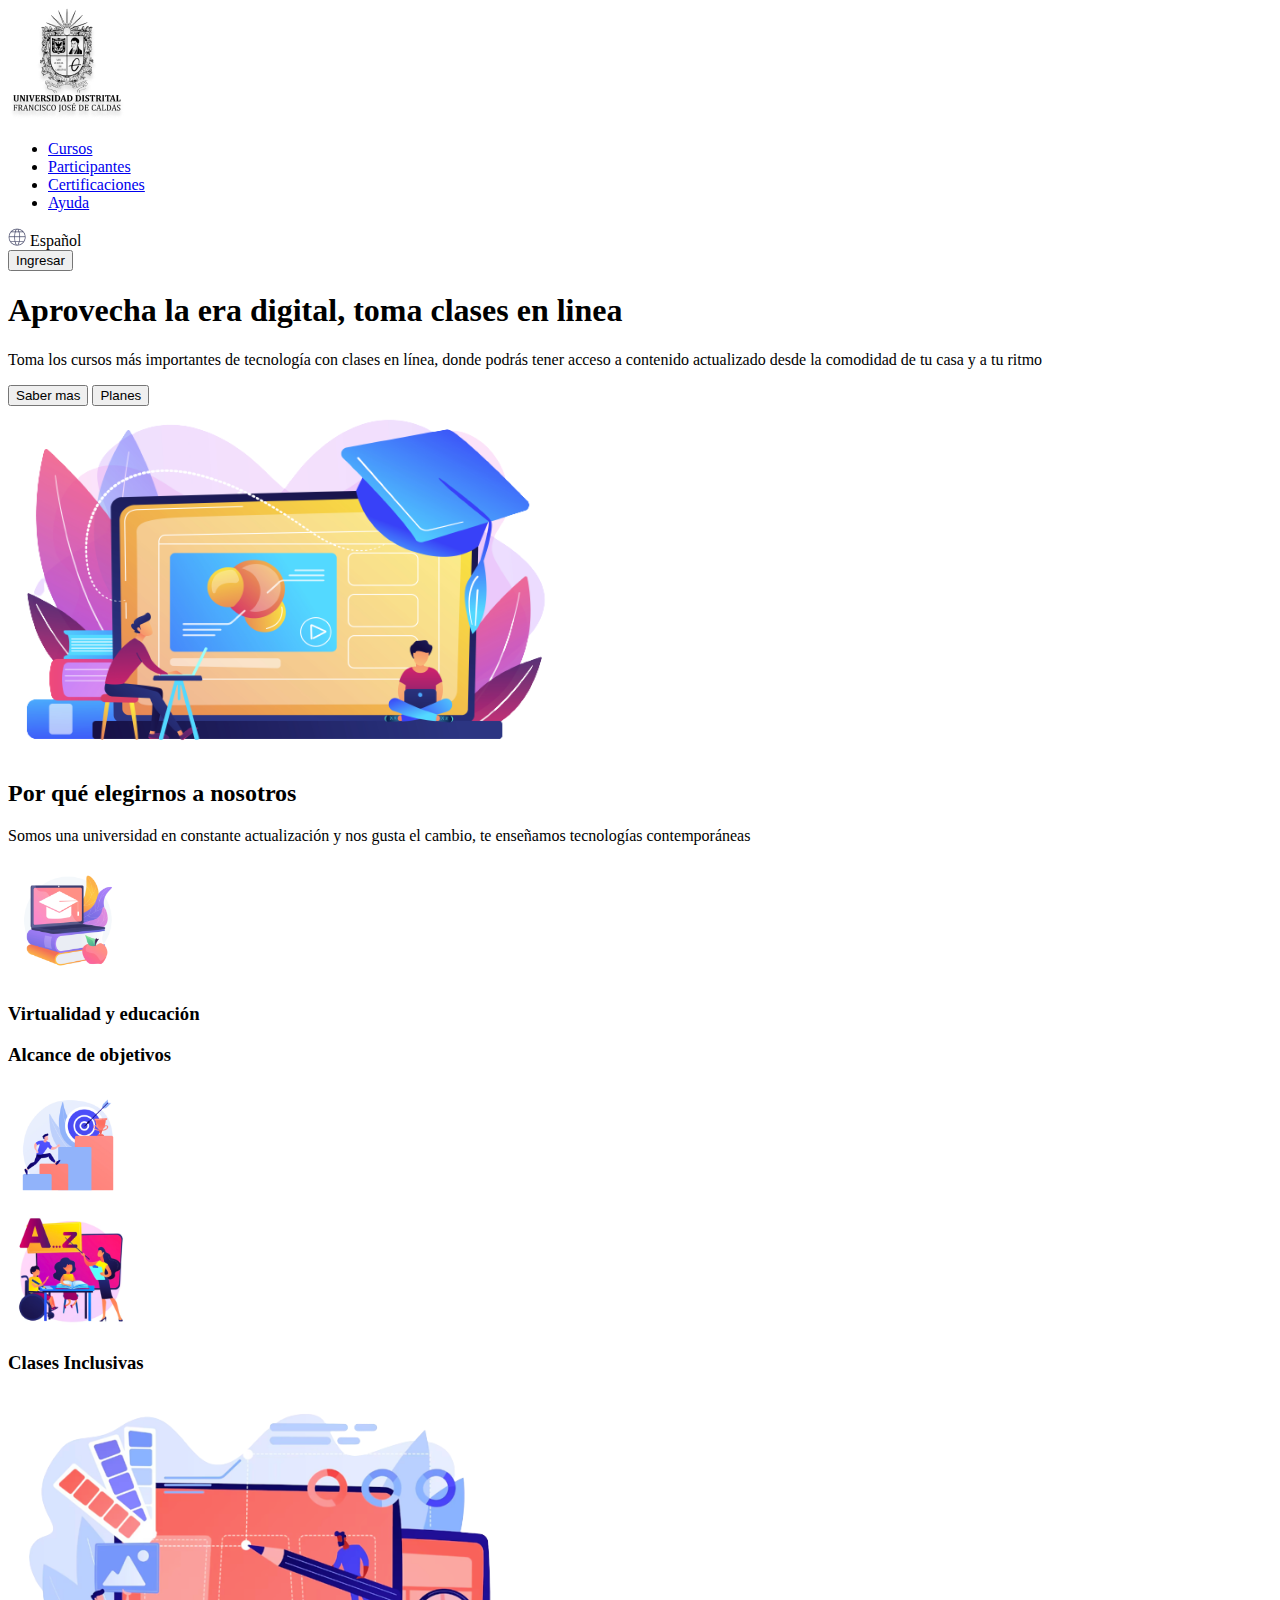
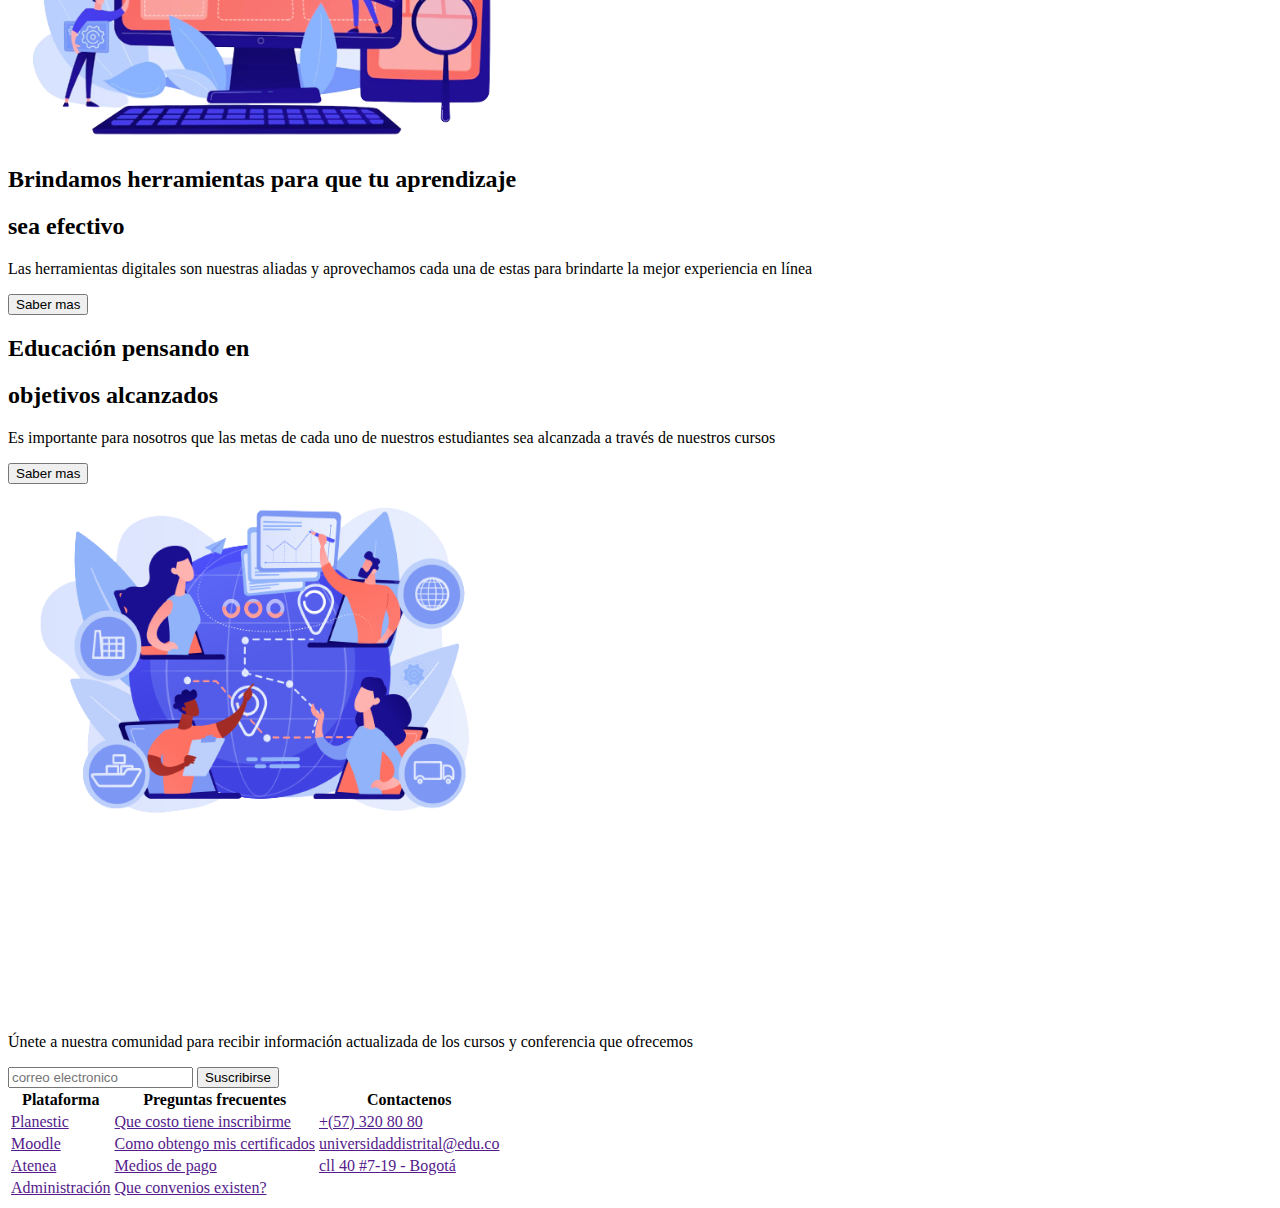
==== punto-1-3/inedx.html @ 03d68218 "Estructura html punto 2" ====
<!DOCTYPE html>
<html lang="en">
<head>
    <meta charset="UTF-8">
    <meta http-equiv="X-UA-Compatible" content="IE=edge">
    <meta name="viewport" content="width=device-width, initial-scale=1.0">
    <title>Document</title>
</head>
<body>
    <header>
        <div>
            <img src="./public/images/header-logo.png" alt="main-logo">
            <nav>
                <ul>
                    <li><a href="#banner">Cursos</a></li>
                    <li><a href="#section-1">Participantes</a></li>
                    <li><a href="#section-2">Certificaciones</a></li>
                    <li><a href="#footer">Ayuda</a></li>
                </ul>
            </nav>
        </div>
        <div>
            <div>
                <img src="./public/images/header-word.png" alt="world">
                <span>Español</span>
            </div>
            <button>Ingresar</button>
        </div>
    </header>
    <main>
        <section id="banner">
            <div>
                <div>
                    <h1>Aprovecha la era digital, toma clases en linea</h1>
                    <p>Toma los cursos más importantes de tecnología con clases 
                        en línea, donde podrás tener acceso a contenido actualizado
                         desde la comodidad de tu casa y a tu ritmo
                        </p>
                </div>
                <button>Saber mas</button>
                <button>Planes</button>
            </div>
            <img src="./public/images/banner-online.png"
             alt="Online-education"
             width="550px"
             height="350px">
        </section>
        <section id="section-1">
            <div>
                <h2>Por qué elegirnos a nosotros</h2>
                <p>Somos una universidad en constante actualización y nos gusta el cambio, 
                    te enseñamos tecnologías contemporáneas
                </p>
            </div>
            <div>
                <img src="./public/images/section1-education.png" 
                alt="education"
                width="120px"
                height="120px">
                <h3>Virtualidad y educación</h3>
            </div>
            <div>
                <h3>Alcance de objetivos</h3>
                <img src="./public/images/section1-goals.png" 
                alt="goals"
                width="120px"
                height="120px">
            </div>
            <div>
                <img src="./public/images/section1-teach.png" 
                alt="goals"
                width="120px"
                height="120px">
                <h3>Clases Inclusivas</h3>
            </div>
        </section>
        <section id="section-2">
            <div>
                <img src="./public/images/section2-tools.png"
                 alt="tools"
                 width="500px"
                 height="350px"
                 >
                 <div>
                    <h2>Brindamos herramientas para que tu aprendizaje</h2>
                    <h2>sea efectivo</h2>
                    <p>Las herramientas digitales son nuestras aliadas y aprovechamos 
                        cada una de estas para brindarte la mejor experiencia en línea
                    </p>
                    <button>Saber mas</button>
                 </div>
            </div>
            <div>
                <div>
                   <h2>Educación pensando en</h2>
                   <h2>objetivos alcanzados</h2>
                   <p>Es importante para nosotros que las metas de cada uno de 
                    nuestros estudiantes sea alcanzada a través de nuestros cursos
                   </p>
                   <button>Saber mas</button>
                </div>
                <img src="./public/images/section2-goals.png"
                alt="tools"
                width="500px"
                height="350px"
                >
            </div>
        </section>
    </main>
    <footer id="footer">
        <div>
            <img src="./public/images/footer-logo.png"
             alt="footer-logo"
             width="200px"
             height="175px">
             <div>
                <p>Únete a nuestra comunidad para recibir información actualizada
                     de los cursos y conferencia que ofrecemos
                    </p>
                <form method="post">
                    <input 
                    type="email"
                    name="user_name"
                    id="email"
                    placeholder="correo electronico">
                    <button>Suscribirse</button>
                </form>
             </div>
        </div>
        <div>
            <table>
                <tr>
                    <th>Plataforma</th>
                    <th>Preguntas frecuentes</th>
                    <th>Contactenos</th>
                </tr>
                <tr>
                    <td><a href="">Planestic</a></td>
                    <td><a href="">Que costo tiene inscribirme</a></td>
                    <td><a href="">+(57) 320 80 80</a></td>
                </tr>
                <tr>
                    <td><a href="">Moodle</a></td>
                    <td><a href="">Como obtengo mis certificados</a></td>
                    <td><a href="">universidaddistrital@edu.co</a></td>
                </tr>
                <tr>
                    <td><a href="">Atenea</a></td>
                    <td><a href="">Medios de pago</a></td>
                    <td><a href="">cll 40 #7-19 - Bogotá</a></td>
                </tr>
                <tr>
                    <td><a href="">Administración</a></td>
                    <td><a href="">Que convenios existen?</a></td>
                </tr>
            </table>
        </div>
    </footer>
</body>
</html>
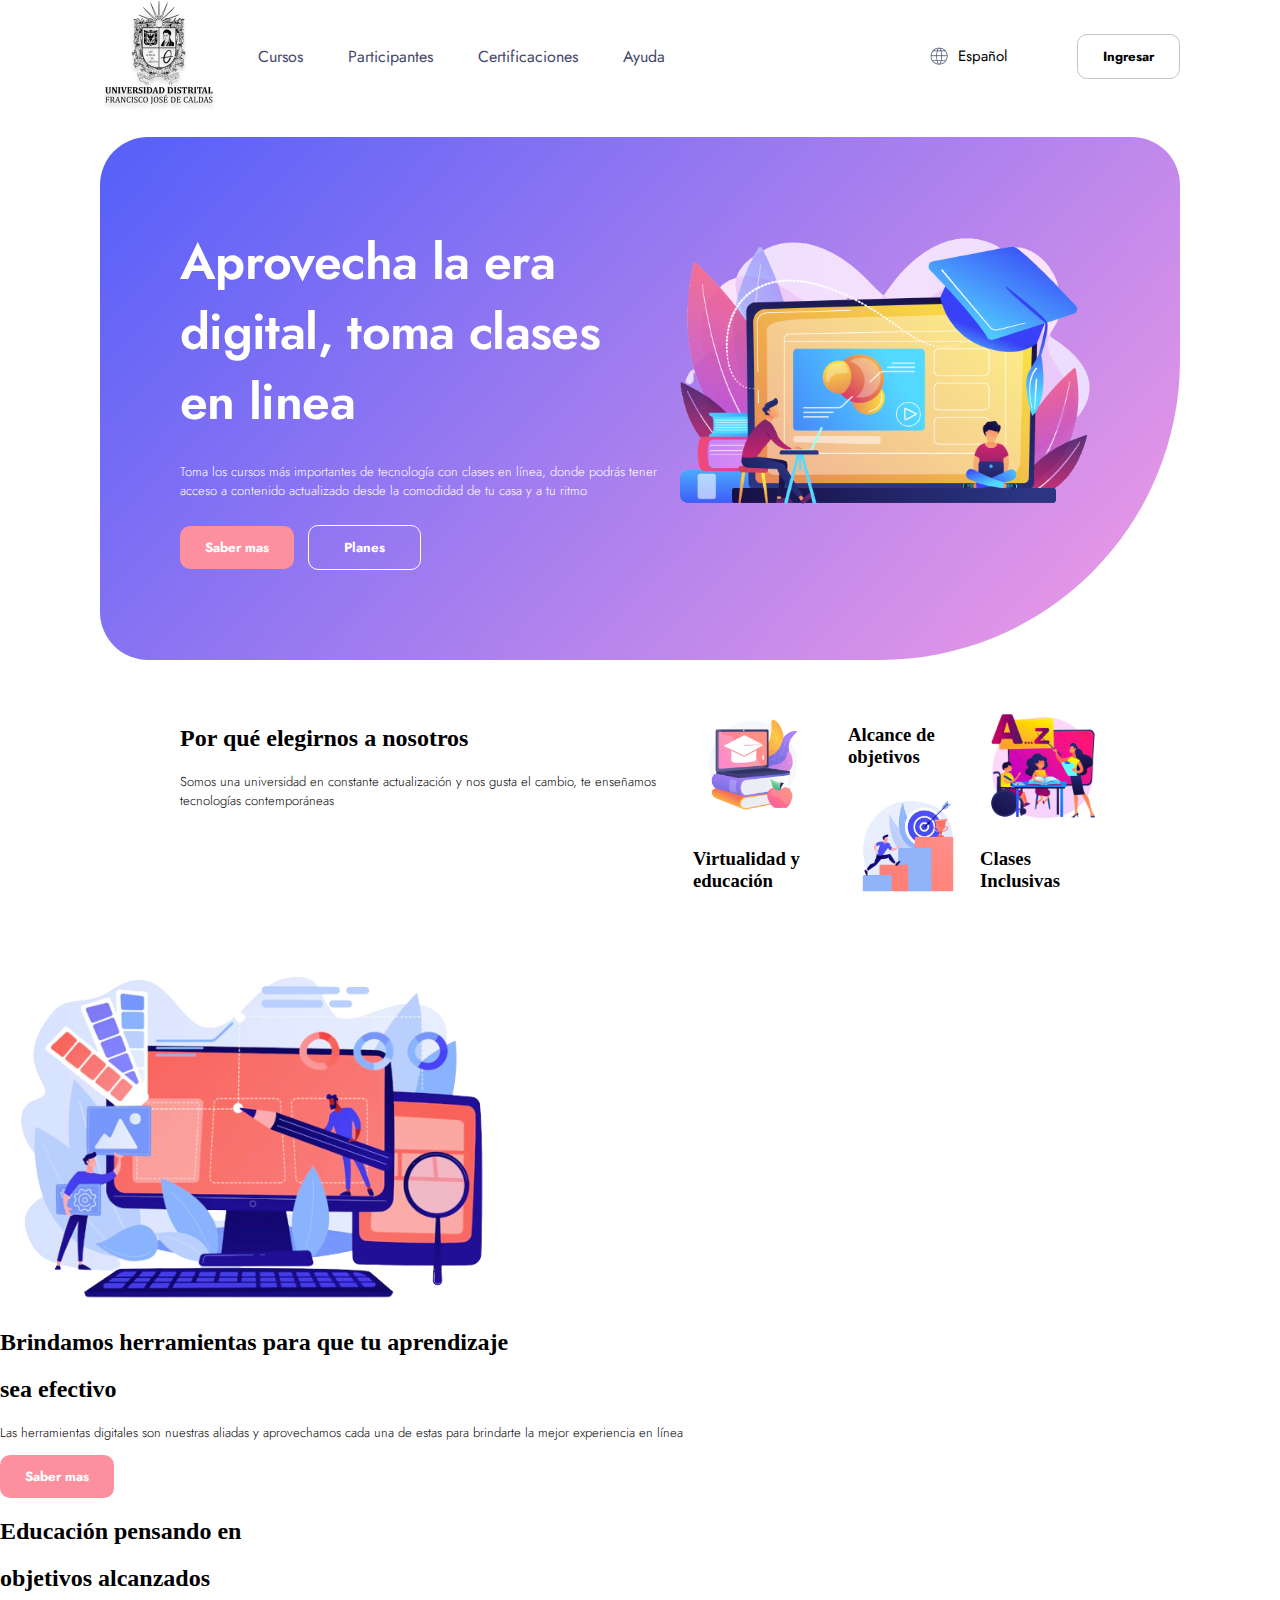
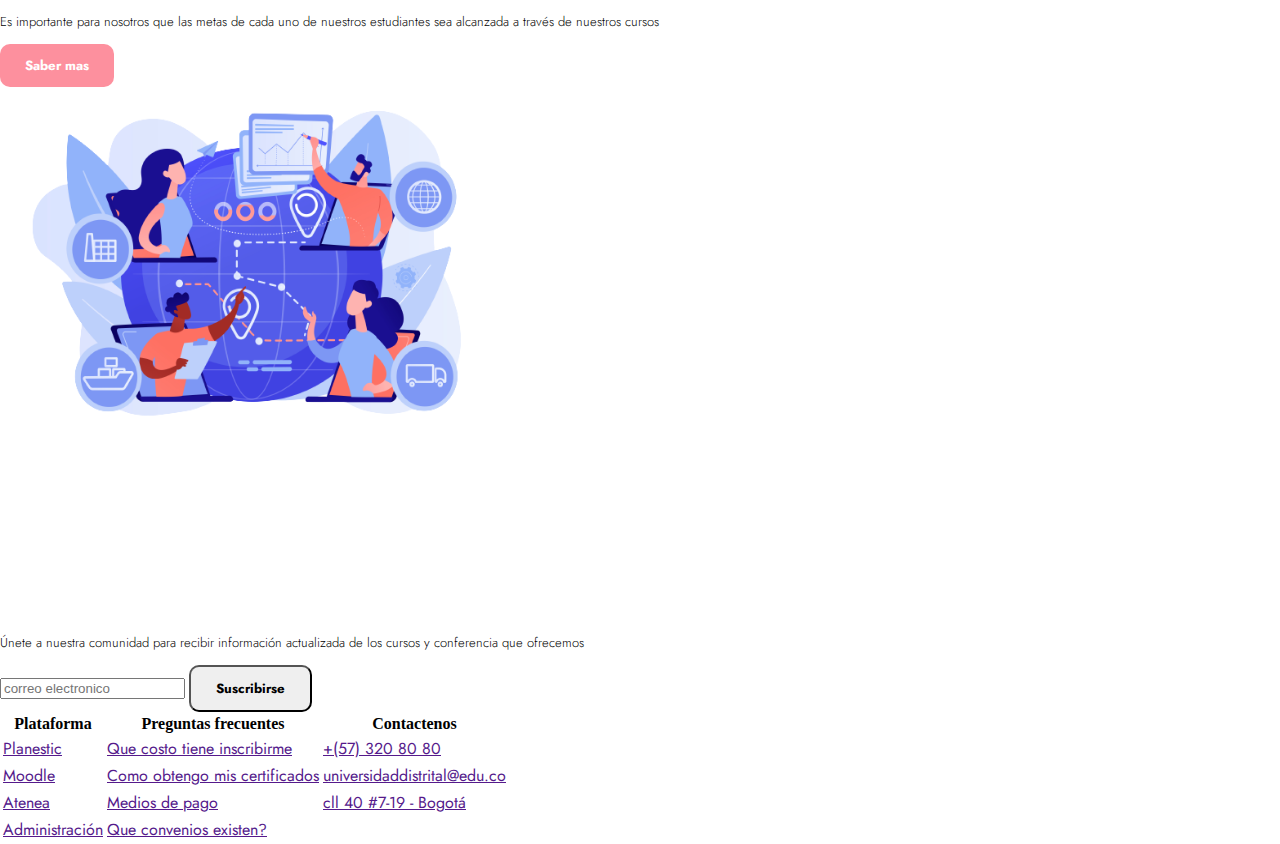
==== commit 8a7ddb12: "Se agregan estilos del header y el banner" ====
--- a/punto-1-3/inedx.html
+++ b/punto-1-3/inedx.html
@@ -5,10 +5,12 @@
     <meta http-equiv="X-UA-Compatible" content="IE=edge">
     <meta name="viewport" content="width=device-width, initial-scale=1.0">
     <title>Document</title>
+    <link href='https://fonts.googleapis.com/css?family=Jost' rel='stylesheet'>
+    <link rel="stylesheet" href="./Styles/style.css">
 </head>
 <body>
     <header>
-        <div>
+        <div class="header__nav">
             <img src="./public/images/header-logo.png" alt="main-logo">
             <nav>
                 <ul>
@@ -19,7 +21,7 @@
                 </ul>
             </nav>
         </div>
-        <div>
+        <div class="header__settings">
             <div>
                 <img src="./public/images/header-word.png" alt="world">
                 <span>Español</span>
@@ -37,8 +39,8 @@
                          desde la comodidad de tu casa y a tu ritmo
                         </p>
                 </div>
-                <button>Saber mas</button>
-                <button>Planes</button>
+                <button class="button__orange">Saber mas</button>
+                <button class="button__white">Planes</button>
             </div>
             <img src="./public/images/banner-online.png"
              alt="Online-education"
@@ -87,7 +89,7 @@
                     <p>Las herramientas digitales son nuestras aliadas y aprovechamos 
                         cada una de estas para brindarte la mejor experiencia en línea
                     </p>
-                    <button>Saber mas</button>
+                    <button class="button__orange">Saber mas</button>
                  </div>
             </div>
             <div>
@@ -97,7 +99,7 @@
                    <p>Es importante para nosotros que las metas de cada uno de 
                     nuestros estudiantes sea alcanzada a través de nuestros cursos
                    </p>
-                   <button>Saber mas</button>
+                   <button class="button__orange">Saber mas</button>
                 </div>
                 <img src="./public/images/section2-goals.png"
                 alt="tools"
--- a/punto-1-3/Styles/style.css
+++ b/punto-1-3/Styles/style.css
@@ -0,0 +1,119 @@
+/* ESTILOS GLOBALES*/
+body{
+    margin: 0px;
+}
+
+a{
+    font-family: "Jost";/* para modificar a modo general las etiquetas del archivo html*/
+
+}
+button{
+    padding: 12px 25px; /* 12px de borde interno a los lados y 25px arriba y abajo*/
+    font-family: "Jost";
+    font-weight: bold;
+    border-radius: 10px;
+    cursor: pointer;
+}
+
+.button__orange{
+    margin-right: 10px;/* borde externo derecho para separar el boton del elemento a la derecha un poco*/
+    background-color: #fd909e;
+    color: #fff;
+    border: none; 
+}
+
+p{
+    font-family: "Jost";
+    font-size: 13px;
+    font-weight: 300;/* grososr de letra*/
+}
+
+
+
+
+/* ESTILOS ESPECIFICOS PARA CADA CONTNEEDOR*/
+/* ESTILOS HEADER*/
+header{
+    display: flex;/* para acomodar elementos en filas o columnas*/
+    margin: 0 100px; /* para el borde externo a los lados*/
+    justify-content: space-between;/* separar elementos lo mas q se pueda*/
+    align-items: center;
+}
+
+.header__nav{
+    display: flex;
+    align-items: center;
+}
+
+.header__nav nav ul{
+    display: flex;
+    gap: 45px;/* para el espacio entre elementos*/
+    list-style: none;/* para modificar las viñetas de la lista*/
+}
+.header__nav nav ul a{
+    text-decoration: none;/* para quitar la linea subrayada solo a este elemento*/
+    color: #454868;
+}
+
+.header__settings{
+    display: flex;
+    gap: 70PX;
+    align-items: center;/* para alinear verticalmente para q queden centrados*/
+}
+
+.header__settings div{
+    display: flex;
+    gap: 10PX;
+    align-items: center;/* para alinear verticalmente al centro*/
+    font-family: "Jost";/* para tipo de letra*/
+    font-size: 15px;/* para tamaño de letra*/
+    font-weight: 400;/* para grosor de letra*/
+} 
+
+.header__settings button{
+    background-color: transparent;/* para de fondo de boton*/
+    border: 1px solid #45486854; 
+}
+
+/* ESTILOS BANNER*/
+#banner{
+    display: flex;
+    margin: 25px 100px;/* borde externo*/
+    padding: 90px 80px;/* borde interno*/
+    background: linear-gradient(313.18deg, #EE9AE5 3.28%, #5961F9 97.04%);/*Para dar color de fondo al banner y q que quede degradado*/
+    border-radius: 48px 48px 300px 48px;/* borde redondos al banner*/
+}
+
+h1{/* estilo para la etiqueta h1 del banner*/
+    margin: 0px;
+    font-family: "Jost";
+    font-size: 50px;
+    font-weight: 600;/*especifica el peso o grueso de la letra*/
+    color: #fff;
+    line-height: 70px;/*controla el espacio entre líneas base*/
+    letter-spacing: -0.64px;/*modificar el espacio entre las letras, aproximándolas o separándolas entre sí*/
+}
+
+#banner img{
+   width: 490px;
+   height: 290px;
+}
+
+#banner p{
+    margin: 25px 0px;
+    color: #fff;
+}
+
+.button__white{
+    padding: 12px 35px;
+    background-color: transparent;
+    color: white;
+    border: 1px solid #fff; 
+}
+
+#section-1{
+    display: flex;
+    justify-content: space-between;
+    margin: 25px 100px;
+    padding: 20px 80px;
+}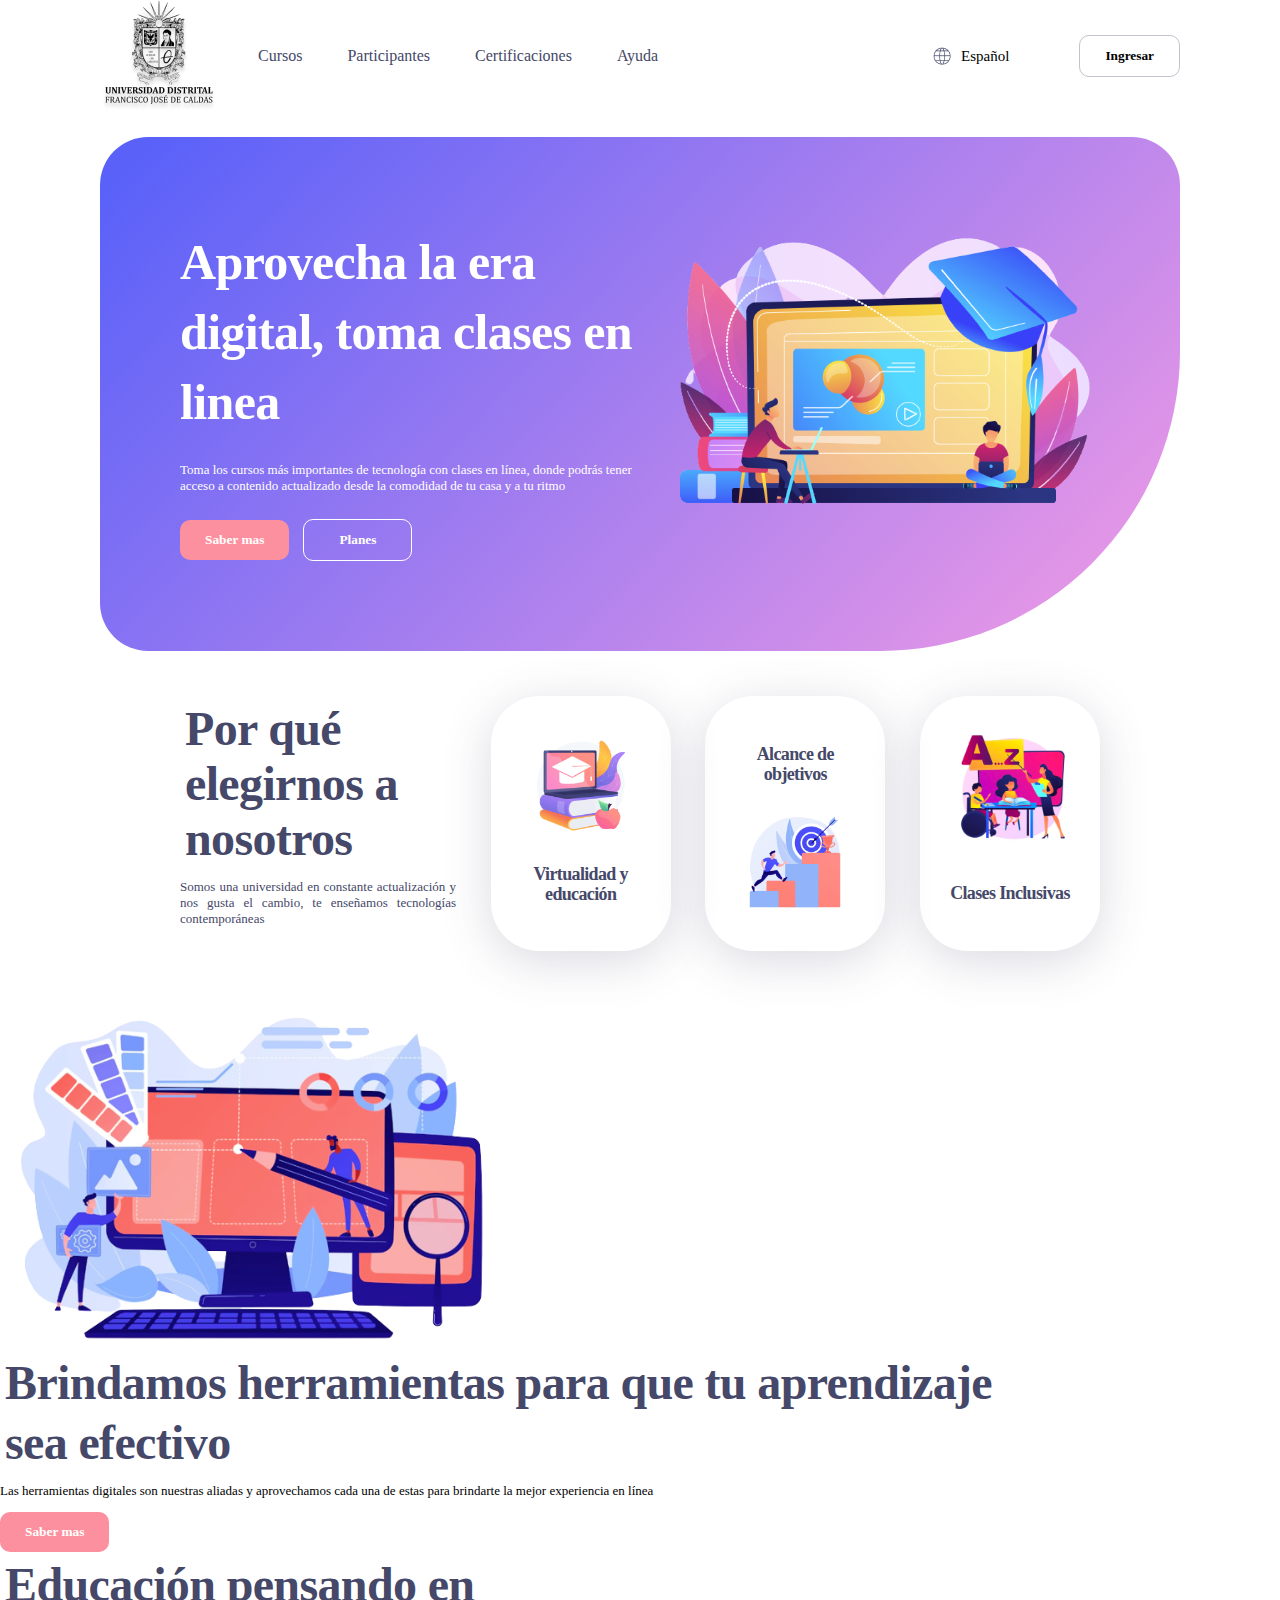
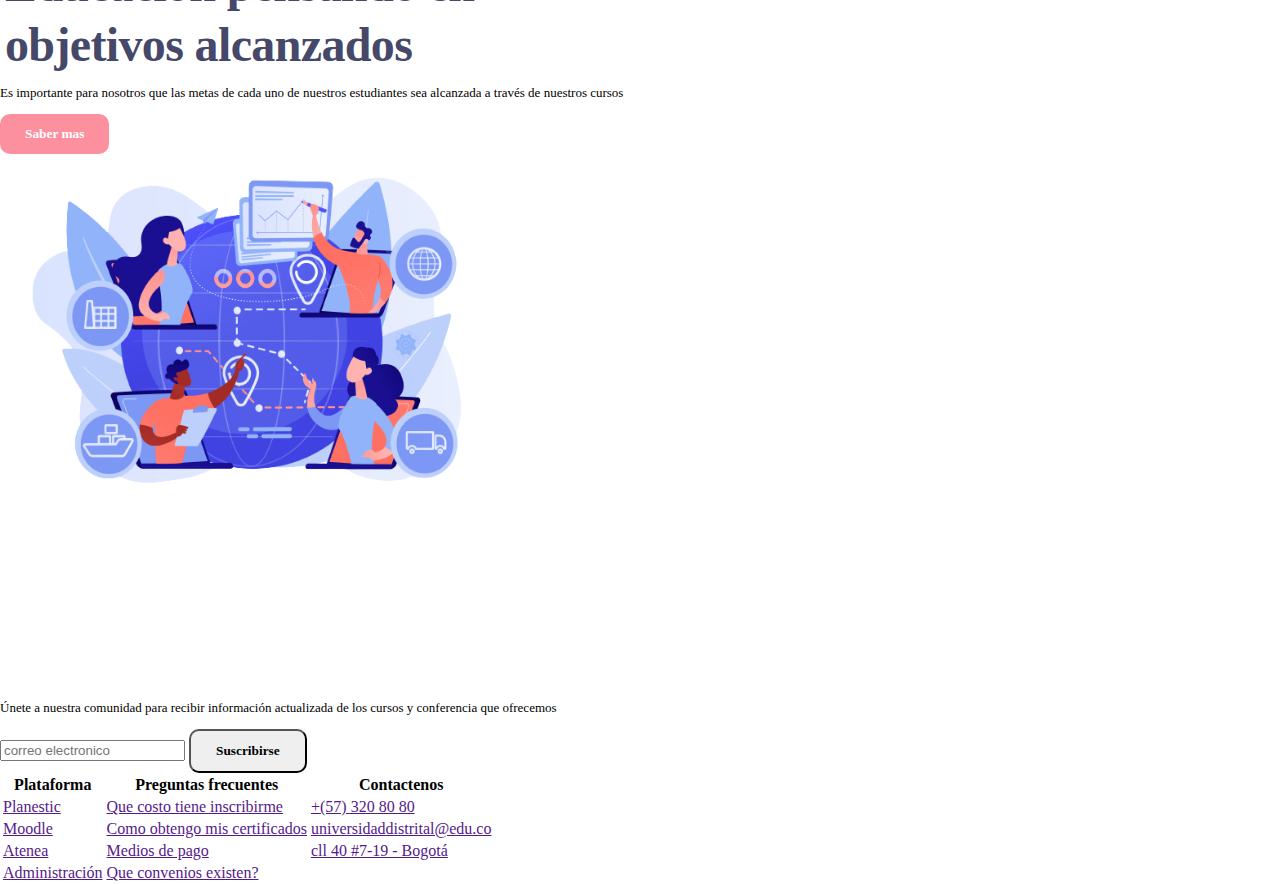
==== commit 6ed3d1f9: "Separacion de estilos y creacion de estilos section-1" ====
--- a/punto-1-3/inedx.html
+++ b/punto-1-3/inedx.html
@@ -5,8 +5,12 @@
     <meta http-equiv="X-UA-Compatible" content="IE=edge">
     <meta name="viewport" content="width=device-width, initial-scale=1.0">
     <title>Document</title>
-    <link href='https://fonts.googleapis.com/css?family=Jost' rel='stylesheet'>
-    <link rel="stylesheet" href="./Styles/style.css">
+    <link rel="stylesheet" href="https://indestructibletype.com/fonts/Jost.css" type="text/css">
+    <link rel="stylesheet" href="./Styles/global-styles.css">
+    <link rel="stylesheet" href="./Styles/header-styles.css">
+    <link rel="stylesheet" href="./Styles/banner-styles.css">
+    <link rel="stylesheet" href="./Styles/section-1-styles.css">
+    <link rel="stylesheet" href="./Styles/section-2-styles.css">
 </head>
 <body>
     <header>
@@ -48,27 +52,27 @@
              height="350px">
         </section>
         <section id="section-1">
-            <div>
+            <div class="section-1__info">
                 <h2>Por qué elegirnos a nosotros</h2>
                 <p>Somos una universidad en constante actualización y nos gusta el cambio, 
                     te enseñamos tecnologías contemporáneas
                 </p>
             </div>
-            <div>
+            <div class="section-1__card">
                 <img src="./public/images/section1-education.png" 
                 alt="education"
                 width="120px"
                 height="120px">
                 <h3>Virtualidad y educación</h3>
             </div>
-            <div>
+            <div class="section-1__card">
                 <h3>Alcance de objetivos</h3>
                 <img src="./public/images/section1-goals.png" 
                 alt="goals"
                 width="120px"
                 height="120px">
             </div>
-            <div>
+            <div class="section-1__card">
                 <img src="./public/images/section1-teach.png" 
                 alt="goals"
                 width="120px"
@@ -159,4 +163,4 @@
         </div>
     </footer>
 </body>
-</html>+</html>
--- a/punto-1-3/Styles/global-styles.css
+++ b/punto-1-3/Styles/global-styles.css
@@ -0,0 +1,38 @@
+/* Estilos globales para modificar varios elementos en general, si ya se quiere modificar alguna etiqueta en un contenedor especifico se llama ese contenedor y su id o clase y luego la etiqueta para modificar especificamente ese contenedor, ese div, section o etiqueta*/
+body{
+    margin: 0px;
+}
+
+a{
+    font-family: "Jost";/* para modificar a modo general las etiquetas del archivo html*/
+
+}
+button{
+    padding: 12px 25px; /* 12px de borde interno a los lados y 25px arriba y abajo*/
+    font-family: "Jost";
+    font-weight: bold;
+    border-radius: 10px;
+    cursor: pointer;
+}
+
+.button__orange{
+    margin-right: 10px;/* borde externo derecho para separar el boton del elemento a la derecha un poco*/
+    background-color: #fd909e;
+    color: #fff;
+    border: none; 
+}
+
+p{
+    font-family: "Jost";
+    font-size: 13px;
+    font-weight: 300;/* grososr de letra*/
+}
+
+h2{
+    margin: 5px;
+    color:  #454868;
+    font-family: "Jost";
+    font-size: 48px;
+    line-height: 55px;
+    letter-spacing: -0.64px;
+}--- a/punto-1-3/Styles/header-styles.css
+++ b/punto-1-3/Styles/header-styles.css
@@ -0,0 +1,41 @@
+header{
+    display: flex;/* para acomodar elementos en filas o columnas*/
+    margin: 0 100px; /* para el borde externo a los lados*/
+    justify-content: space-between;/* separar elementos lo mas q se pueda*/
+    align-items: center;
+}
+
+.header__nav{
+    display: flex;
+    align-items: center;
+}
+
+.header__nav nav ul{
+    display: flex;
+    gap: 45px;/* para el espacio entre elementos*/
+    list-style: none;/* para modificar las viñetas de la lista*/
+}
+.header__nav nav ul a{
+    text-decoration: none;/* para quitar la linea subrayada solo a este elemento*/
+    color: #454868;
+}
+
+.header__settings{
+    display: flex;
+    gap: 70PX;
+    align-items: center;/* para alinear verticalmente para q queden centrados*/
+}
+
+.header__settings div{
+    display: flex;
+    gap: 10PX;
+    align-items: center;/* para alinear verticalmente al centro*/
+    font-family: "Jost";/* para tipo de letra*/
+    font-size: 15px;/* para tamaño de letra*/
+    font-weight: 400;/* para grosor de letra*/
+} 
+
+.header__settings button{
+    background-color: transparent;/* para de fondo de boton*/
+    border: 1px solid #45486854; 
+}--- a/punto-1-3/Styles/banner-styles.css
+++ b/punto-1-3/Styles/banner-styles.css
@@ -0,0 +1,34 @@
+#banner{
+    display: flex;
+    margin: 25px 100px;/* borde externo*/
+    padding: 90px 80px;/* borde interno*/
+    background: linear-gradient(313.18deg, #EE9AE5 3.28%, #5961F9 97.04%);/*Para dar color de fondo al banner y q que quede degradado*/
+    border-radius: 48px 48px 300px 48px;/* borde redondos al banner*/
+}
+
+h1{/* estilo para la etiqueta h1 del banner*/
+    margin: 0px;
+    font-family: "Jost";
+    font-size: 50px;
+    font-weight: 600;/*especifica el peso o grueso de la letra*/
+    color: #fff;
+    line-height: 70px;/*controla el espacio entre líneas base*/
+    letter-spacing: -0.64px;/*modificar el espacio entre las letras, aproximándolas o separándolas entre sí*/
+}
+
+#banner img{
+   width: 490px;
+   height: 290px;
+}
+
+#banner p{
+    margin: 25px 0px;
+    color: #fff;
+}
+
+.button__white{
+    padding: 12px 35px;
+    background-color: transparent;
+    color: white;
+    border: 1px solid #fff; 
+}--- a/punto-1-3/Styles/section-1-styles.css
+++ b/punto-1-3/Styles/section-1-styles.css
@@ -0,0 +1,41 @@
+#section-1{
+    display: flex;
+    justify-content: space-between;
+    margin: 25px 100px;
+    padding: 20px 80px;
+}
+
+.section-1__info{
+    width: 30%;/*ocupa el 30% del section-1 */
+}
+
+
+
+.section-1__info p{
+    color: #454868;
+    text-align: justify;
+}
+
+.section-1__card{
+    display: flex;
+    flex-direction: column;/*alineacion de columna*/
+    justify-content: space-between;/*para separar elementos lo mas q se pueda*/
+    align-items: center;/*para centrarlo*/
+    width: min-content;
+
+
+    height: 195px;
+    padding: 30px;
+    text-align: center;
+    border-radius: 48px;
+    box-shadow: 0px 10px 50px #45486833;
+}
+
+.section-1__card h3{
+    font-family: "Jost";
+    color: #454868;
+    font-size: 18px;
+    line-height: 20px;
+    letter-spacing: -0.64px;
+    text-align: center; 
+}
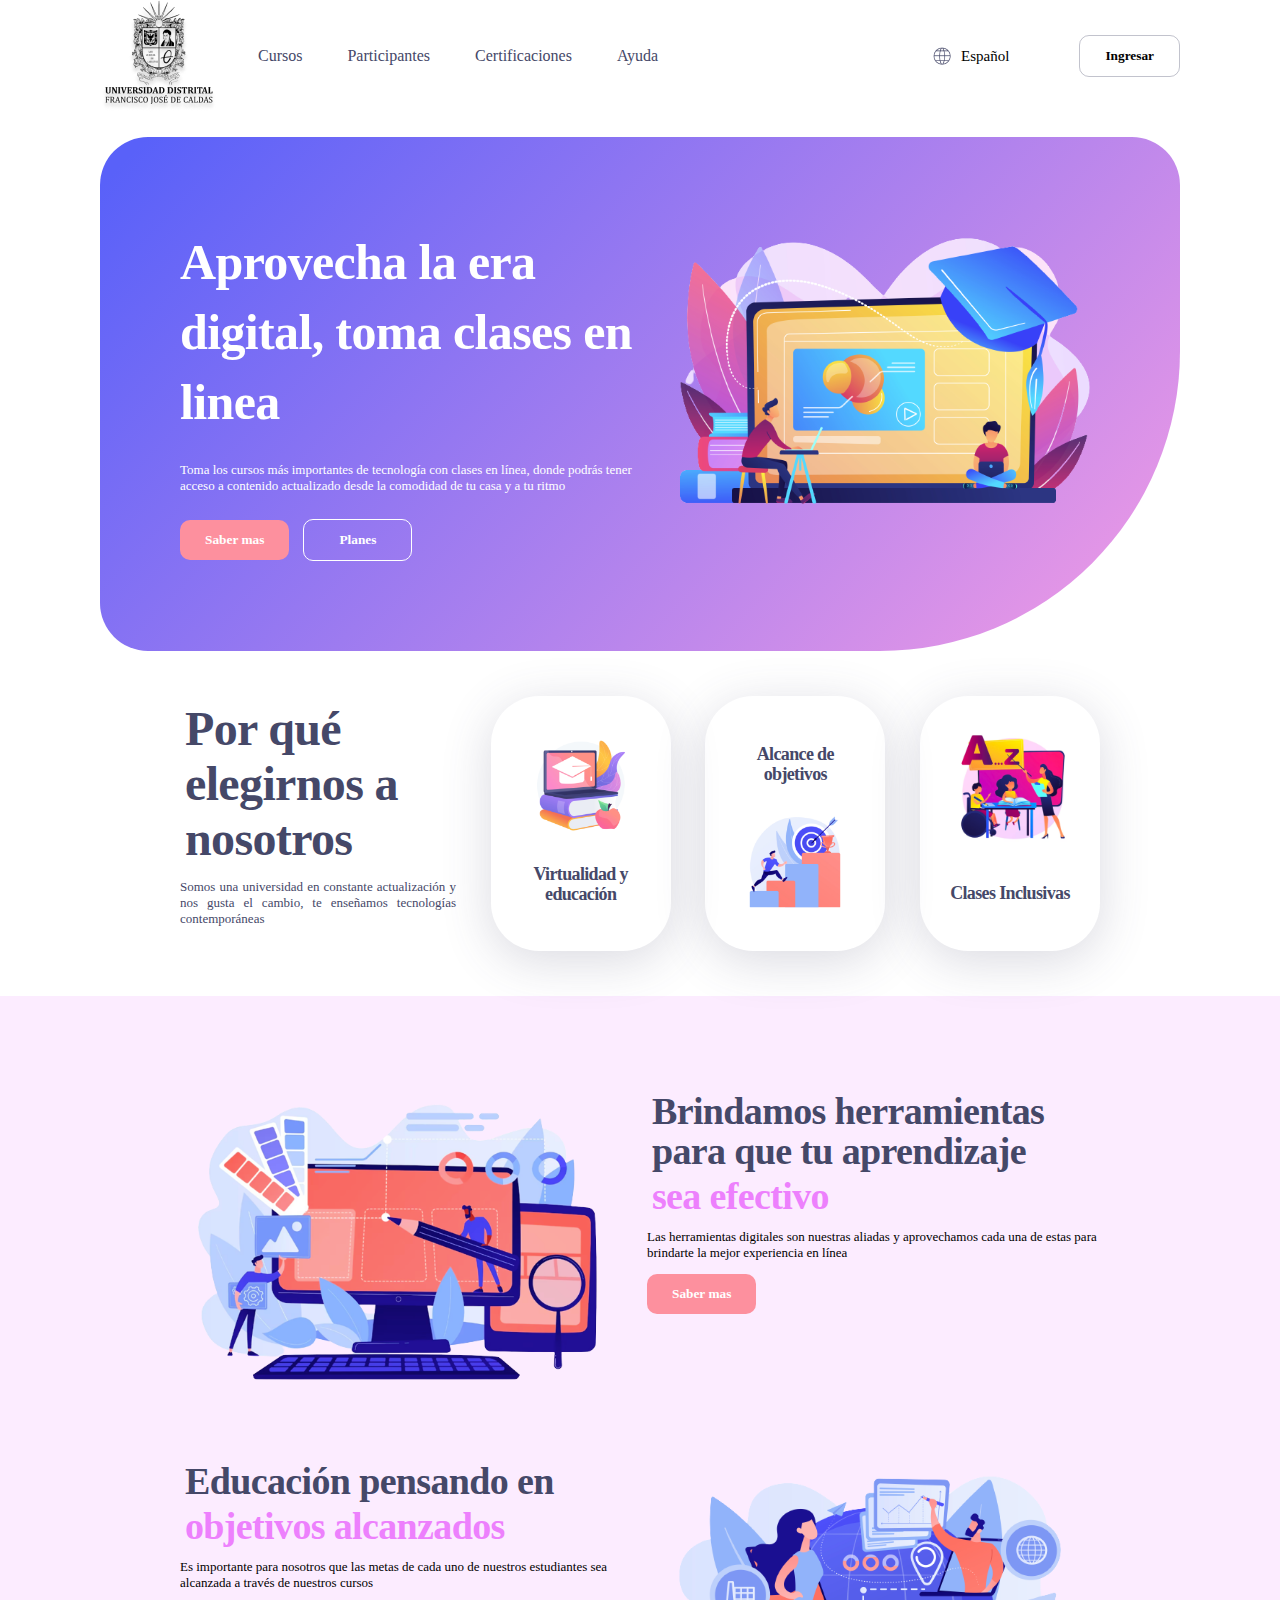
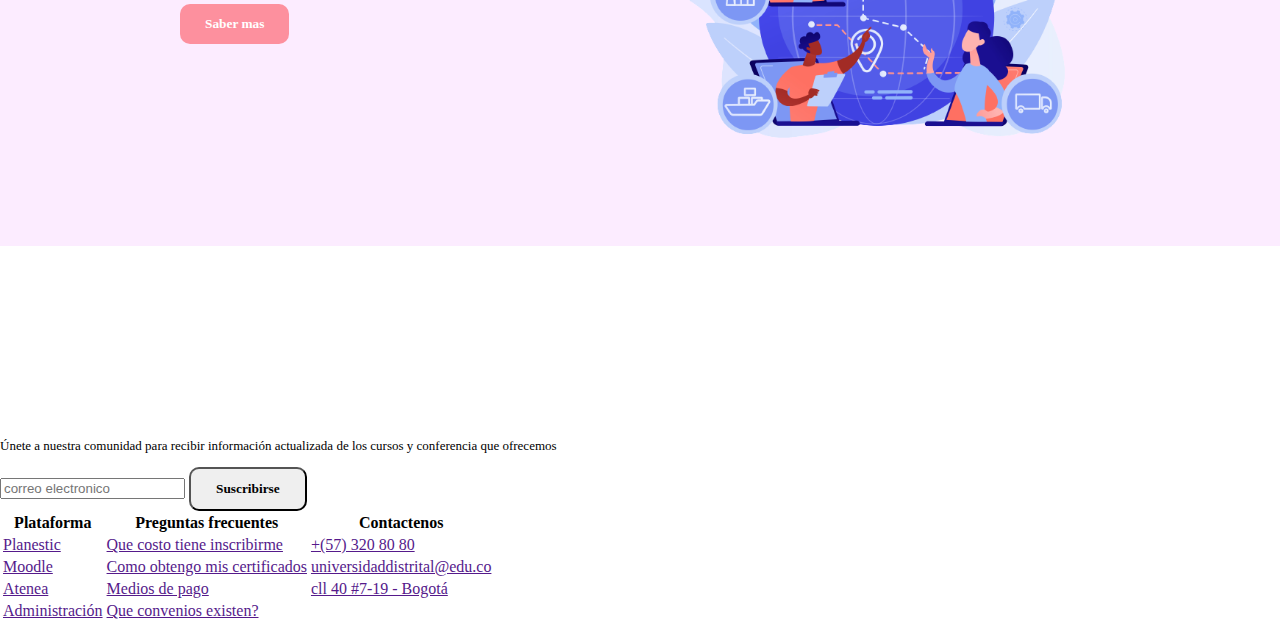
==== commit 4a486f39: "Agregacion estilos section-2" ====
--- a/punto-1-3/inedx.html
+++ b/punto-1-3/inedx.html
@@ -81,7 +81,7 @@
             </div>
         </section>
         <section id="section-2">
-            <div>
+            <div class="section-2__info">
                 <img src="./public/images/section2-tools.png"
                  alt="tools"
                  width="500px"
@@ -89,17 +89,17 @@
                  >
                  <div>
                     <h2>Brindamos herramientas para que tu aprendizaje</h2>
-                    <h2>sea efectivo</h2>
+                    <h2 class="section-2__sub-pink">sea efectivo</h2>
                     <p>Las herramientas digitales son nuestras aliadas y aprovechamos 
                         cada una de estas para brindarte la mejor experiencia en línea
                     </p>
                     <button class="button__orange">Saber mas</button>
                  </div>
             </div>
-            <div>
+            <div class="section-2__info">
                 <div>
                    <h2>Educación pensando en</h2>
-                   <h2>objetivos alcanzados</h2>
+                   <h2 class="section-2__sub-pink">objetivos alcanzados</h2>
                    <p>Es importante para nosotros que las metas de cada uno de 
                     nuestros estudiantes sea alcanzada a través de nuestros cursos
                    </p>
--- a/punto-1-3/Styles/global-styles.css
+++ b/punto-1-3/Styles/global-styles.css
@@ -1,6 +1,6 @@
 /* Estilos globales para modificar varios elementos en general, si ya se quiere modificar alguna etiqueta en un contenedor especifico se llama ese contenedor y su id o clase y luego la etiqueta para modificar especificamente ese contenedor, ese div, section o etiqueta*/
 body{
-    margin: 0px;
+    margin: 0px;/* borde externo*/
 }
 
 a{
@@ -10,9 +10,9 @@
 button{
     padding: 12px 25px; /* 12px de borde interno a los lados y 25px arriba y abajo*/
     font-family: "Jost";
-    font-weight: bold;
-    border-radius: 10px;
-    cursor: pointer;
+    font-weight: bold;/* grosor de letra*/
+    border-radius: 10px;/* borde redondeado*/
+    cursor: pointer;/* cambia la forma del cursor*/
 }
 
 .button__orange{
@@ -25,14 +25,14 @@
 p{
     font-family: "Jost";
     font-size: 13px;
-    font-weight: 300;/* grososr de letra*/
+    font-weight: 300;/* grosor de letra*/
 }
 
 h2{
-    margin: 5px;
+    margin: 5px;/*borde externo*/
     color:  #454868;
     font-family: "Jost";
     font-size: 48px;
-    line-height: 55px;
-    letter-spacing: -0.64px;
-}+    line-height: 55px;/*controla el espacio entre líneas base*/
+    letter-spacing: -0.64px;/*modificar el espacio entre las letras, aproximándolas o separándolas entre sí*/
+}
--- a/punto-1-3/Styles/header-styles.css
+++ b/punto-1-3/Styles/header-styles.css
@@ -2,12 +2,12 @@
     display: flex;/* para acomodar elementos en filas o columnas*/
     margin: 0 100px; /* para el borde externo a los lados*/
     justify-content: space-between;/* separar elementos lo mas q se pueda*/
-    align-items: center;
+    align-items: center;/* para centrar elementos*/
 }
 
 .header__nav{
     display: flex;
-    align-items: center;
+    align-items: center;/* para centrar elementos*/
 }
 
 .header__nav nav ul{
@@ -16,19 +16,19 @@
     list-style: none;/* para modificar las viñetas de la lista*/
 }
 .header__nav nav ul a{
-    text-decoration: none;/* para quitar la linea subrayada solo a este elemento*/
+    text-decoration: none;/* para quitar o poner la linea subrayada solo a este elemento*/
     color: #454868;
 }
 
 .header__settings{
     display: flex;
-    gap: 70PX;
+    gap: 70PX;/* espacio entre elementos*/
     align-items: center;/* para alinear verticalmente para q queden centrados*/
 }
 
 .header__settings div{
     display: flex;
-    gap: 10PX;
+    gap: 10PX;/* para separar entre elementos*/
     align-items: center;/* para alinear verticalmente al centro*/
     font-family: "Jost";/* para tipo de letra*/
     font-size: 15px;/* para tamaño de letra*/
--- a/punto-1-3/Styles/banner-styles.css
+++ b/punto-1-3/Styles/banner-styles.css
@@ -8,8 +8,8 @@
 
 h1{/* estilo para la etiqueta h1 del banner*/
     margin: 0px;
-    font-family: "Jost";
-    font-size: 50px;
+    font-family: "Jost";/*tipo de fuente de letra*/
+    font-size: 50px;/*tamaño letra*/
     font-weight: 600;/*especifica el peso o grueso de la letra*/
     color: #fff;
     line-height: 70px;/*controla el espacio entre líneas base*/
@@ -17,18 +17,18 @@
 }
 
 #banner img{
-   width: 490px;
-   height: 290px;
+   width: 490px;/*ancho imagen*/
+   height: 290px;/*alto imagen*/
 }
 
 #banner p{
-    margin: 25px 0px;
+    margin: 25px 0px;/*borde externo*/
     color: #fff;
 }
 
 .button__white{
-    padding: 12px 35px;
-    background-color: transparent;
+    padding: 12px 35px;/*borde interno*/
+    background-color: transparent;/*color fondo*/
     color: white;
-    border: 1px solid #fff; 
+    border: 1px solid #fff; /*borde linea*/
 }--- a/punto-1-3/Styles/section-1-styles.css
+++ b/punto-1-3/Styles/section-1-styles.css
@@ -1,8 +1,8 @@
 #section-1{
     display: flex;
-    justify-content: space-between;
-    margin: 25px 100px;
-    padding: 20px 80px;
+    justify-content: space-between;/*para separar elementos lo mas q se pueda*/
+    margin: 25px 100px;/*borde externo*/
+    padding: 20px 80px;/*borde interno*/
 }
 
 .section-1__info{
@@ -20,22 +20,22 @@
     display: flex;
     flex-direction: column;/*alineacion de columna*/
     justify-content: space-between;/*para separar elementos lo mas q se pueda*/
-    align-items: center;/*para centrarlo*/
+    align-items: center;/* para alinear verticalmente para q queden centrados*/
     width: min-content;
 
 
-    height: 195px;
-    padding: 30px;
-    text-align: center;
-    border-radius: 48px;
-    box-shadow: 0px 10px 50px #45486833;
+    height: 195px;/*alto*/
+    padding: 30px;/*borde interno*/
+    text-align: center;/*centra los elementos*/
+    border-radius: 48px;/*borde redondeado*/
+    box-shadow: 0px 10px 50px #45486833;/*para poner sombras*/
 }
 
 .section-1__card h3{
     font-family: "Jost";
     color: #454868;
     font-size: 18px;
-    line-height: 20px;
-    letter-spacing: -0.64px;
-    text-align: center; 
+    line-height: 20px;/*controla el espacio entre líneas base*/
+    letter-spacing: -0.64px;/*modificar el espacio entre las letras, aproximándolas o separándolas entre sí*/
+    text-align: center; /*centra los elementos*/
 }
--- a/punto-1-3/Styles/section-2-styles.css
+++ b/punto-1-3/Styles/section-2-styles.css
@@ -0,0 +1,24 @@
+#section-2{
+    padding: 20px 180px;
+    background-color: #ed80fd26;
+}
+
+.section-2__info{
+    display: flex;
+    margin: 70px 0px;
+    gap: 35px;
+}
+
+.section-2__info h2{
+    font-size: 38px;
+    line-height: 40px;
+}
+
+.section-2__info img{
+    width: 450px;
+    height: 300px;
+}
+
+.section-2__sub-pink{
+    color: #ed80fd;
+}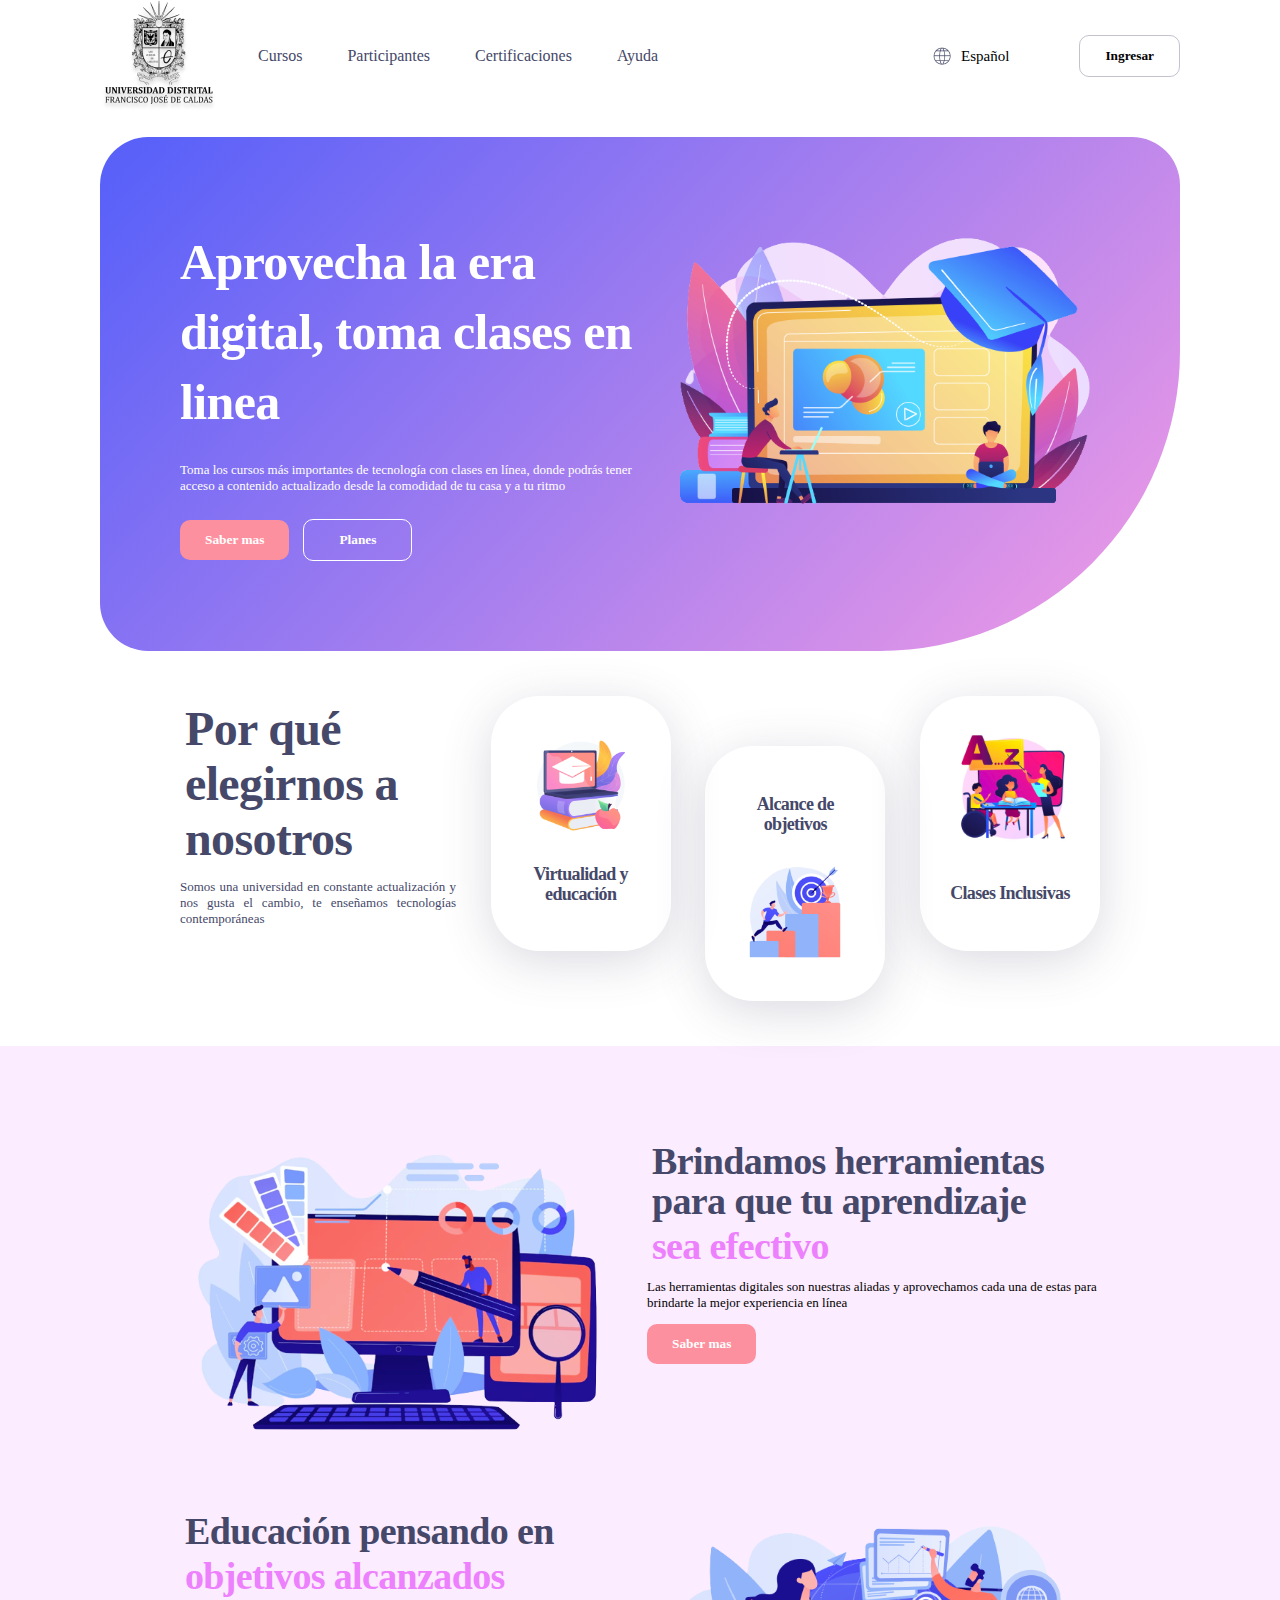
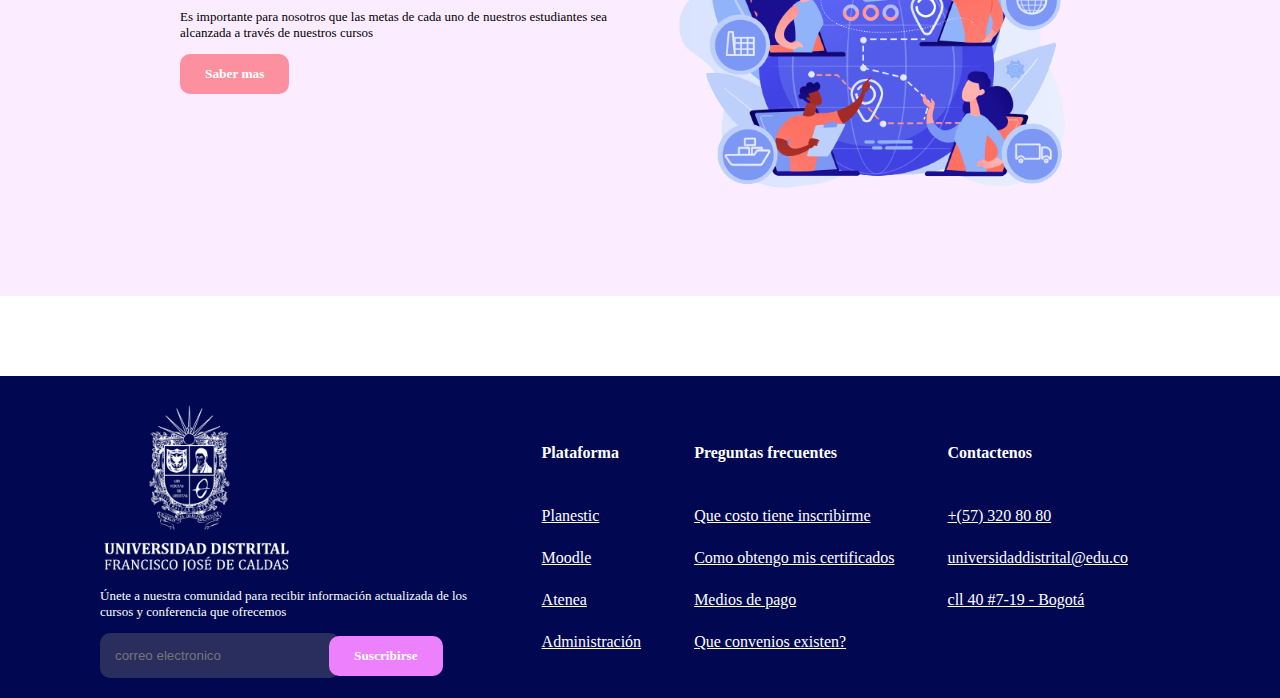
==== commit 3f48f5c4: "Agregacion estilos footer" ====
--- a/punto-1-3/inedx.html
+++ b/punto-1-3/inedx.html
@@ -11,6 +11,7 @@
     <link rel="stylesheet" href="./Styles/banner-styles.css">
     <link rel="stylesheet" href="./Styles/section-1-styles.css">
     <link rel="stylesheet" href="./Styles/section-2-styles.css">
+    <link rel="stylesheet" href="./Styles/footer-styles.css">
 </head>
 <body>
     <header>
@@ -65,7 +66,7 @@
                 height="120px">
                 <h3>Virtualidad y educación</h3>
             </div>
-            <div class="section-1__card">
+            <div class="section-1__card section-1__card-down"> <!-- se le asigno otra clase a section-__card, cuando se dio espacio html entiende q tiene otra clase dentro -->
                 <h3>Alcance de objetivos</h3>
                 <img src="./public/images/section1-goals.png" 
                 alt="goals"
@@ -114,7 +115,7 @@
         </section>
     </main>
     <footer id="footer">
-        <div>
+        <div class="footer__info">
             <img src="./public/images/footer-logo.png"
              alt="footer-logo"
              width="200px"
@@ -129,7 +130,7 @@
                     name="user_name"
                     id="email"
                     placeholder="correo electronico">
-                    <button>Suscribirse</button>
+                    <button class="button__pink">Suscribirse</button>
                 </form>
              </div>
         </div>
--- a/punto-1-3/Styles/section-1-styles.css
+++ b/punto-1-3/Styles/section-1-styles.css
@@ -31,6 +31,10 @@
     box-shadow: 0px 10px 50px #45486833;/*para poner sombras*/
 }
 
+.section-1__card-down{/*sub clase de section__card, solo afecta a la clase q la contenga, se le asigno un margen hacia arriba para q bajara un poco con respecto a las otras card*/
+    margin-top: 50px;
+}
+
 .section-1__card h3{
     font-family: "Jost";
     color: #454868;
--- a/punto-1-3/Styles/footer-styles.css
+++ b/punto-1-3/Styles/footer-styles.css
@@ -0,0 +1,53 @@
+#footer{
+    display: flex;
+    justify-content: space-between;
+    align-items: center;/*alinea verticalmente*/
+
+
+    margin-top: 80px;/*margen externo solo arriba*/
+    padding: 20px 100px;/*borde interno arriba y abajo de 20px y a los lados de 100px*/
+    background-color: #010851;
+    color: #fff;
+
+}
+
+.footer__info{
+    width: 35%;/*ancho en porcentaje q va a ocupar en relacion a todo el footer*/
+}
+
+input{
+    width: 210px;/*ancho*/
+    padding: 15px 15px;/*espaciado interno para q quede mas grande el cajon para digitar el correo*/
+    margin-right: -15px;/*para sobreponer el boton  hacia la derecha sobre la caja de correo electronico*/
+    border: none;
+    border-radius: 10px;
+    background-color: #45486899
+}
+.button__pink{
+    background-color: #ED80FD;
+    color: #fff;
+    border: none;/*para q quede sin borde*/
+}
+
+table{
+    font-family: "Jost";
+    text-align: left;/* para q toda la info de la tabla se alinee hacia la izquierda*/
+
+}
+
+tr{
+    height: 40px;/*altura*/
+}
+
+th{/*etiqueta de los encabezados de la tabla*/
+    height: 80px;
+}
+
+td{
+    padding-right: 50px;/*para separar internamente cada una de las filas de la tabla*/
+}
+
+td a {
+
+    color: #fff;
+}